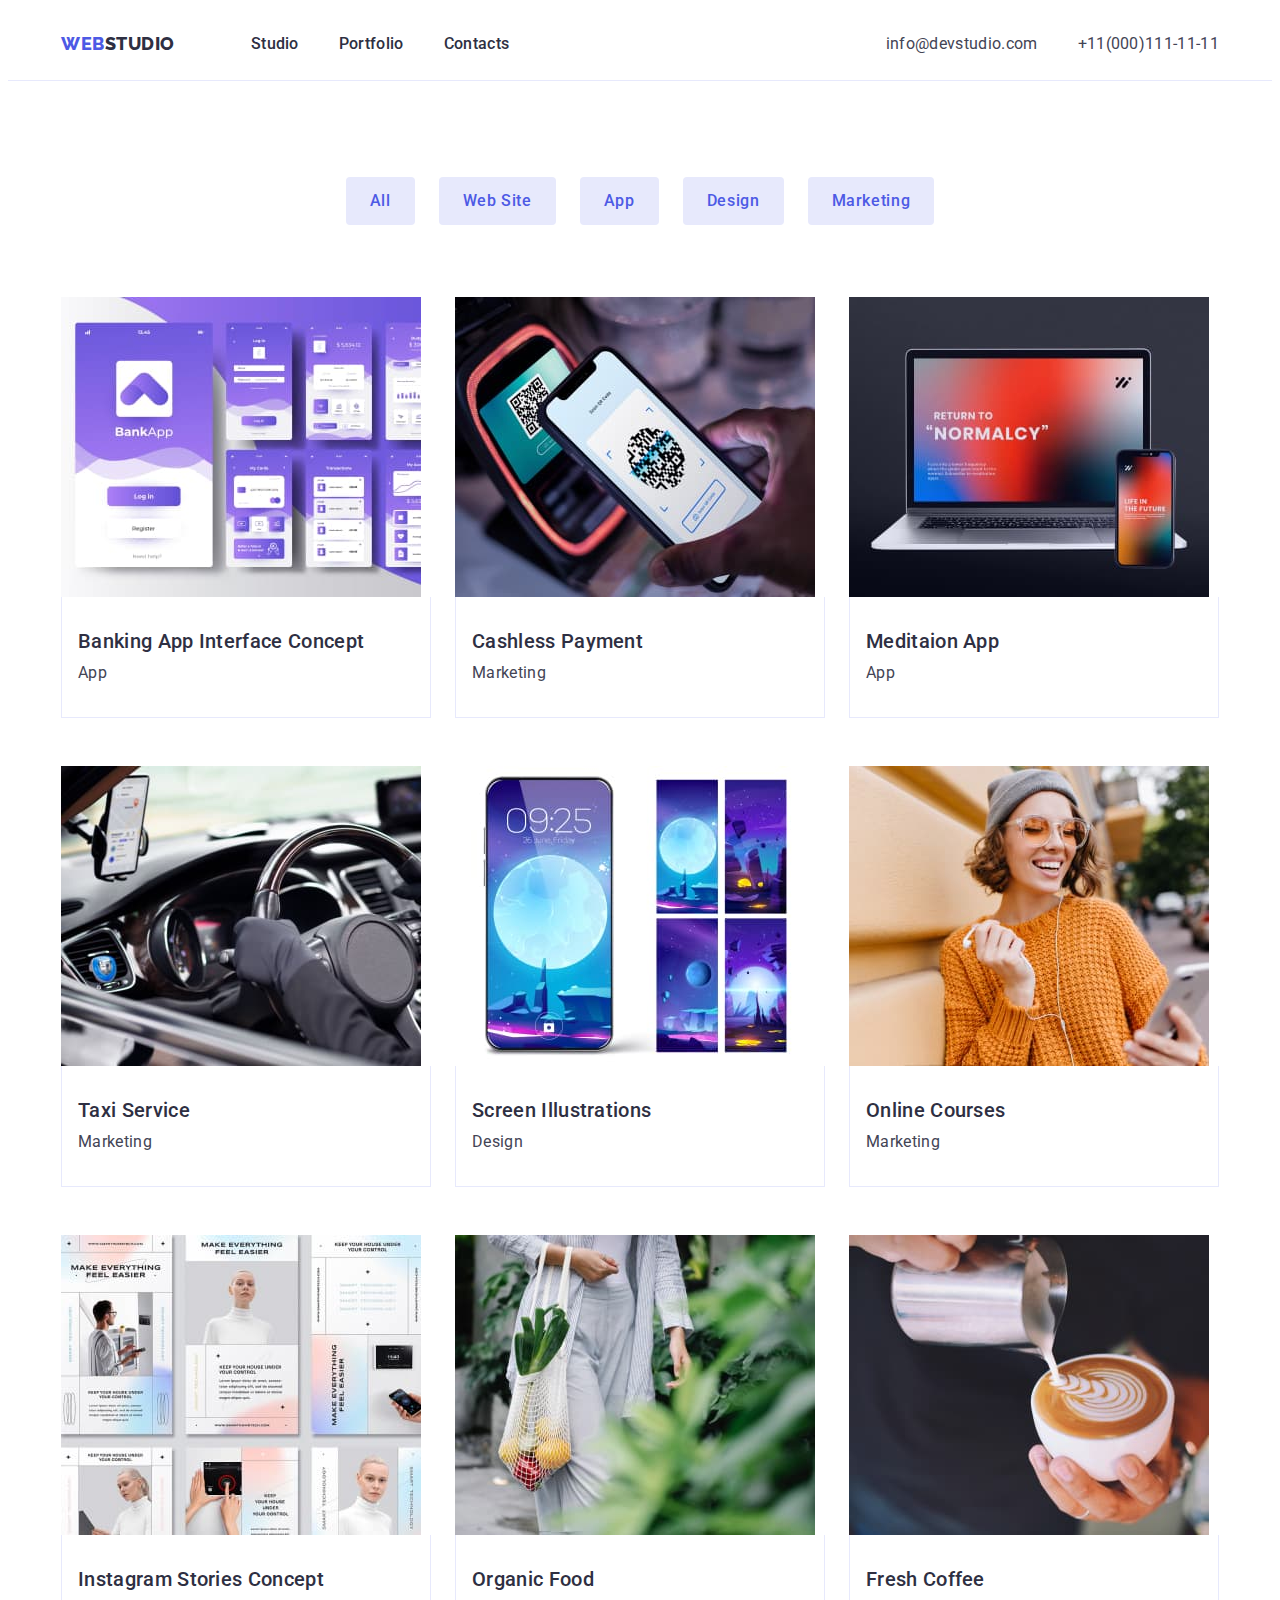
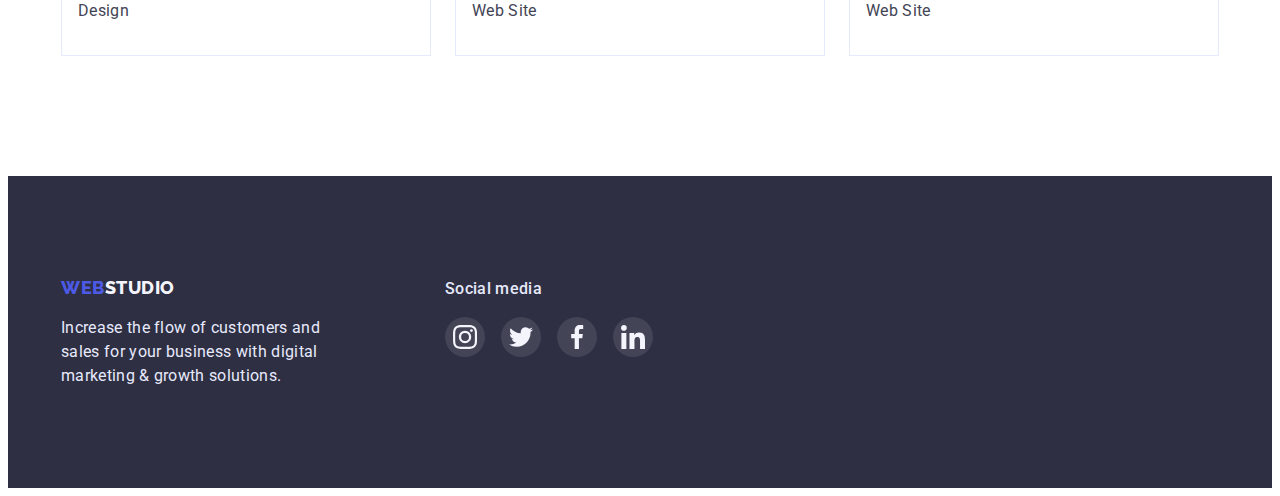
==== portfolio.html @ 5744e608 "Initial commit" ====
<!DOCTYPE html>
<html lang="en">

<head>
    <meta charset="UTF-8">
    <meta http-equiv="X-UA-Compatible" content="IE=edge">
    <meta name="viewport" content="width=device-width, initial-scale=1.0">
    <title>Portfolio</title>
    <link
        href="https://fonts.googleapis.com/css2?family=Raleway:wght@700&family=Roboto:wght@400;500;700;900&display=swap"
        rel="stylesheet">
    <link rel="stylesheet" href="https://cdnjs.cloudflare.com/ajax/libs/modern-normalize/1.1.0/modern-normalize.min.css"
        integrity="sha512-wpPYUAdjBVSE4KJnH1VR1HeZfpl1ub8YT/NKx4PuQ5NmX2tKuGu6U/JRp5y+Y8XG2tV+wKQpNHVUX03MfMFn9Q=="
        crossorigin="anonymous" referrerpolicy="no-referrer">
    <link rel="stylesheet" href="./css/styles.css">
</head>

<body>
    <header class="page-header">
        <div class="menu-nav container">
            <nav class="navigation">
                <a href="./index.html" class="logo"> web<span class="logo-studio">studio</span>
                </a>
                <ul class="navigation-list list">
                    <li class="item"><a href="./index.html" class="navigation-link">Studio</a></li>
                    <li class="item"><a href="./portfolio.html" class="navigation-link">Portfolio</a></li>
                    <li class="item"><a href="" class="navigation-link">Contacts</a></li>
                </ul>
            </nav>
            <address class="contacts">
                <ul class="contacts-list list">
                    <li class="item">
                        <a href="mailto:info@devstudio.com" class="contacts-link">info@devstudio.com</a>
                    </li>
                    <li class="item">
                        <a href="tel:+11(000)111-11-11" class="contacts-link">+11(000)111-11-11</a>
                    </li>
                </ul>
            </address>
        </div>
    </header>
    <section class="portfolio section especialy-padding">
        <div class="container">
            <ul class="portfolio-list list">
                <li class="item">
                    <button type="button" class="portfolio-button">All</button>
                </li>
                <li class="item">
                    <button type="button" class="portfolio-button">Web Site</button>
                </li>
                <li class="item">
                    <button type="button" class="portfolio-button">App</button>
                </li>
                <li class="item">
                    <button type="button" class="portfolio-button">Design</button>
                </li>
                <li class="item">
                    <button type="button" class="portfolio-button">Marketing</button>
                </li>
            </ul>
            <ul class="examples-list list">
                <li class="item">
                    <a class="examples-link" href="">
                        <img src="./images/banking-app.jpg" width="360" height="300" alt="banking App">
                        <div class="decoration-text">
                            <h2 class="examples-title">Banking App Interface Concept</h2>
                            <p class="examples-text">App</p>
                        </div>
                    </a>
                </li>
                <li class="item">
                    <a class="examples-link" href="">
                        <img src="./images/cashless-payment-marketing.jpg" width="360" height="300"
                            alt="cashless Payment">
                        <div class="decoration-text">
                            <h2 class="examples-title">Cashless Payment</h2>
                            <p class="examples-text">Marketing</p>
                        </div>
                    </a>
                </li>
                <li class="item">
                    <a class="examples-link" href="">
                        <img src="./images/meditaion-app.jpg" width="360" height="300" alt="Meditaion App">
                        <div class="decoration-text">
                            <h2 class="examples-title">Meditaion App</h2>
                            <p class="examples-text">App</p>
                        </div>
                    </a>
                </li>
                <li class="item">
                    <a class="examples-link" href="">
                        <img src="./images/taxi-service-marketing.jpg" width="360" height="300" alt="Taxi Service">
                        <div class="decoration-text">
                            <h2 class="examples-title">Taxi Service</h2>
                            <p class="examples-text">Marketing</p>
                        </div>
                    </a>
                </li>
                <li class="item">
                    <a class="examples-link" href="">
                        <img src="./images/screen-illustrations-design.jpg" width="360" height="300"
                            alt="Screen Illustrations">
                        <div class="decoration-text">
                            <h2 class="examples-title">Screen Illustrations</h2>
                            <p class="examples-text">Design</p>
                        </div>
                    </a>
                </li>
                <li class="item">
                    <a class="examples-link" href="">
                        <img src="./images/online-courses-narketing.jpg" width="360" height="300" alt="Online Courses">
                        <div class="decoration-text">
                            <h2 class="examples-title">Online Courses</h2>
                            <p class="examples-text">Marketing</p>
                        </div>
                    </a>
                </li>
                <li class="item">
                    <a class="examples-link" href="">
                        <img src="./images/instagram-stories-design.jpg" width="360" height="300"
                            alt="Instagram Stories Concept">
                        <div class="decoration-text">
                            <h2 class="examples-title">Instagram Stories Concept</h2>
                            <p class="examples-text">Design</p>
                        </div>
                    </a>
                </li>
                <li class="item">
                    <a class="examples-link" href="">
                        <img src="./images/organic-food-web-site.jpg" width="360" height="300" alt="Organic Food">
                        <div class="decoration-text">
                            <h2 class="examples-title">Organic Food</h2>
                            <p class="examples-text">Web Site</p>
                        </div>
                    </a>
                </li>
                <li class="item">
                    <a class="examples-link" href="">
                        <img src="./images/fresh-coffee-web-site.jpg" width="360" height="300" alt="Fresh Coffee">
                        <div class="decoration-text">
                            <h2 class="examples-title">Fresh Coffee</h2>
                            <p class="examples-text">Web Site</p>
                        </div>
                    </a>
                </li>
            </ul>
        </div>
    </section>
    <footer class="about">
        <div class="container footer-decoration">
            <div>
                <a href="./index.html" class="logo">web<span class="logo-studio-footer">studio</span>
                </a>
                <p class="about-text">
                    Increase the flow of customers and sales for your business with
                    digital marketing & growth solutions.
                </p>
            </div>
            <div class="massehger-footer">
                <p class="social">Social media</p>
                <ul class="media-footer list">
                    <li class="item">
                        <a class="massendger-link-footer" href="">
                            <svg class="icon-massendger-footer">
                                <use href="./images/split.svg#icon-instagram"></use>
                            </svg>
                        </a>
                    </li>
                    <li class="item">
                        <a class="massendger-link-footer" href="">
                            <svg class="icon-massendger-footer">
                                <use href="./images/split.svg#icon-twitter"></use>
                            </svg>
                        </a>
                    </li>
                    <li class="item">
                        <a class="massendger-link-footer" href="">
                            <svg class="icon-massendger-footer">
                                <use href="./images/split.svg#icon-facebook"></use>
                            </svg>
                        </a>
                    </li>
                    <li class="item">
                        <a class="massendger-link-footer" href="">
                            <svg class="icon-massendger-footer">
                                <use href="./images/split.svg#icon-linkedin"></use>
                            </svg>
                        </a>
                    </li>
                </ul>
            </div>
        </div>
    </footer>
</body>

</html>
---- css/styles.css ----
:root {
    --primary-text-color: #434455;
    --secondary-text-color: #2E2F42;
    --background-color: #ffffff;
    --change-color-link: #4D5AE5;
    --change-color-button: #404BBF;
    --secondary-background-color: #F4F4FD;
    --third-text-color: #E7E9FC;
    --light-slate: #8E8F99;
    --green-color: #31D0AA;
}

body {
    color: var(--primary-text-color);
    background-color: var(--background-color);
    font-family: 'Roboto', sans-serif;
    letter-spacing: 0.02em;
}

h1,
h2,
h3 {
    margin: 0px;
    padding: 0px;
}

.list {
    list-style-type: none;
    padding: 0;
    margin: 0;
}

.section {
    padding-top: 120px;
    padding-bottom: 120px;
}

.section-no-padding {
    padding-top: 0px;
}

.especialy-padding {
    padding-top: 96px;
}

.container {
    margin-left: auto;
    margin-right: auto;
    width: 1158px;
    padding-left: 15px;
    padding-right: 15px;
    /* outline: 3px solid tomato; */
}

/* Хедер */
.menu-nav {
    display: flex;
    align-items: center;
    padding-top: 24px;
    padding-bottom: 24px;
}

.page-header {
    border-bottom: 1px solid var(--third-text-color);
}

/* Навигация */
.navigation {
    display: flex;
}

.navigation-link {
    color: var(--secondary-text-color);
    font-weight: 500;
    font-size: 16px;
    line-height: 1.5;
    text-decoration: none;
    padding-top: 15px;
    padding-bottom: 15px;
}

.navigation-link:hover,
.navigation-link:focus {
    color: var(--change-color-link);
}

.navigation-list {
    display: flex;
    margin-left: 76px;
}

.navigation-list .item:not(:last-child) {
    margin-right: 40px;
}

/* Контакты навигации */
.contacts {
    margin-left: auto;
}

.contacts-list {
    display: flex;
}

.contacts-list .item:not(:first-child) {
    margin-left: 40px;
}

.contacts-link {
    color: var(--primary-text-color);
    font-size: 16px;
    line-height: 1.5;
    text-decoration: none;
    font-style: normal;
}

.contacts-link:hover,
.contacts-link:focus {
    color: var(--change-color-link);
}

/* Секция hero */

.hero-title {
    margin-bottom: 48px;
    margin-left: auto;
    margin-right: auto;
    color: var(--background-color);
    font-size: 56px;
    line-height: 1.07;
    text-align: center;
    width: 494px;
}

.hero-button {
    border-color: var(--change-color-link);
    display: block;
    margin-left: auto;
    margin-right: auto;
    background-color: var(--change-color-link);
    color: var(--background-color);
    cursor: pointer;
    font-size: 16px;
    line-height: 1.5;
    font-family: 'Roboto', sans-serif;
    font-weight: 500;
    letter-spacing: 0.04em;
    border-radius: 4px;
    box-shadow: 0px 4px 4px rgba(0, 0, 0, 0.15);
    padding: 16px 32px;
}

.hero-button:hover,
.hero-button:focus {
    background-color: var(--change-color-button);
    border-color: var(--change-color-button);
}

.overlya {
    background-color: var(--secondary-text-color);
    padding-top: 188px;
    padding-bottom: 188px;
    max-width: 1440px;
    height: 600px;
    margin-left: auto;
    margin-right: auto;
    background-image: linear-gradient(rgba(46, 47, 66, 0.7),
            rgba(46, 47, 66, 0.7)),
        url("../images/background-hero.jpg")
}

/* Секция слоган */
.slogan-list-title {
    color: var(--secondary-text-color);
    font-weight: 500;
    font-size: 20px;
    line-height: 1.2;
    margin-top: 0px;
    margin-bottom: 8px;
}

.slogan-text {
    font-size: 16px;
    line-height: 1.5;
    margin: 0px;
}

.slogan-list {
    display: flex;
    column-gap: 24px;
}

.icon {
    display: flex;
    justify-content: center;
    align-items: center;
    background-color: var(--secondary-background-color);
    margin-bottom: 8px;
    border-radius: 4px;
    width: 264px;
    height: 112px;
   }

.icon-decoration {
    width: 64px;
    height: 64px;
}

/* Секция примеры работ */
.works-list {
    display: flex;
    column-gap: 24px;
}

.works-title {
    color: var(--secondary-text-color);
    font-size: 36px;
    line-height: 1.11;
    text-align: center;
    margin-top: 0px;
    margin-bottom: 72px;
}

.works-list>.item>img {
    border: 1px solid var(--third-text-color);
}

/* Секция наша команда */

.team {
    margin-right: auto;
    margin-left: auto;
    padding-top: 120px;
    background-color: var(--secondary-background-color);
    max-width: 1440px;
    height: 770px;
}

.team-list {
    display: flex;
    column-gap: 24px;
}

.team-title {
    color: var(--secondary-text-color);
    font-size: 36px;
    line-height: 1.11;
    text-align: center;
    margin-top: 0px;
    margin-bottom: 72px;
}

.team-list-title {
    color: var(--secondary-text-color);
    font-weight: 500;
    font-size: 20px;
    line-height: 1.2;
    margin-bottom: 8px;
    text-align: center;
}

.team-list-text {
    font-size: 16px;
    line-height: 1.5;
    margin-top: 0px;
    margin-bottom: 8px;
    text-align: center;
}

.team-massenger {
    display: flex;
    column-gap: 24px;
    justify-content: center;
    align-items: center;
}

.massendger-link {
    display: flex;
    justify-content: center;
    align-items: center;
    width: 40px;
    height: 40px;
    border-radius: 50%;
    background-color: var(--change-color-link); 
}

.massendger-link:hover,
.massendger-link:focus {
    background-color: var(--change-color-button);
}

.icon-massendger {
    width: 16px;
    height: 16px;
}

.team-decoration {
    border-left: 1px solid var(--third-text-color);
    border-right: 1px solid var(--third-text-color);
    border-bottom: 1px solid var(--third-text-color);
    box-shadow: 0px 1px 6px rgba(46, 47, 66, 0.08), 0px 1px 1px rgba(46, 47, 66, 0.16), 0px 2px 1px rgba(46, 47, 66, 0.08);
    border-radius: 0px 0px 4px 4px;
    background-color: var(--background-color);
    padding: 32px 0px;
    width: 264px;
}

.team-list>.item>img {
    display: block;
    max-width: 100%;
    height: auto;
}

/* Секция Клиенты */
.customers-list {
    display: flex;
    column-gap: 24px;
}

.customer-link {
    display: flex;
    justify-content: center;
    align-items: center;
    width: 168px;
    height: 88px;
    border: 1px solid var(--light-slate);
    border-radius: 4px;
    fill: var(--light-slate);
}

.customer-link:hover,
.customer-link:focus {
    border-color: var(--change-color-button);
    fill: var(--change-color-button);
}

.customers-decoration {
    width: 104px;
    height: 56px;
}

.customers-title {
    color: var(--secondary-text-color);
    font-size: 36px;
    line-height: 1.11;
    text-align: center;
    margin-top: 0px;
    margin-bottom: 72px;
}

/* Подвал */
.about {
    background-color: var(--secondary-text-color);
    padding-top: 100px;
    padding-bottom: 100px;
    padding-left: auto;
}

.about-text {
    color: var(--third-text-color);
    font-size: 16px;
    line-height: 1.5;
    margin-top: 16px;
    margin-bottom: 0px;
    margin-right: auto;
    width: 264px;
}

.footer-decoration {
    display: flex;
    align-items: baseline;
}

.massehger-footer {
    margin-left: 120px;
}

.media-footer {
    display: flex;
    column-gap: 16px;

}

.social {
    margin-bottom: 16px;
    margin-top: 0px;
    font-weight: 500;
    line-height: 1.5;
    color: var(--third-text-color);
    font-size: 16px;
}

.massendger-link-footer {
    display: flex;
    justify-content: center;
    align-items: center;
    width: 40px;
    height: 40px;
    border-radius: 50%;
    background-color: var(--primary-text-color);
}

.massendger-link-footer:hover,
.massendger-link-footer:focus {
    background-color: var(--green-color);
}

.icon-massendger-footer {
    width: 24px;
    height: 24px;
}

/* Портфолио-примеры работ */
.examples-list {
    display: flex;
    flex-wrap: wrap;
    column-gap: 24px;
    row-gap: 48px;
}

.examples-list img {
    display: block;
    max-width: 100%;
    height: auto;
}

.examples-list>.item {
    flex-basis: calc((100% - 48px) / 3);
}

.decoration-text {
    border-left: 1px solid var(--third-text-color);
    border-right: 1px solid var(--third-text-color);
    border-bottom: 1px solid var(--third-text-color);
    padding-top: 32px;
    padding-left: 16px;
    padding-bottom: 32px;
}

.examples-link {
    display: block;
    text-decoration: none;
    color: var(--primary-text-color);
}

.examples-link:hover {
       box-shadow: 0px 1px 6px rgba(46, 47, 66, 0.08), 0px 1px 1px rgba(46, 47, 66, 0.16), 0px 2px 1px rgba(46, 47, 66, 0.08);

}

.examples-title {
    color: var(--secondary-text-color);
    font-weight: 500;
    font-size: 20px;
    margin-bottom: 8px;
    line-height: 1.2;
}

.examples-text {
    font-size: 16px;
    line-height: 1.5;
    margin-top: 0px;
    margin-bottom: 0px;
    margin-right: 0px;
}



/* Кнопки (портфолио) */
.portfolio-list {
    display: flex;
    justify-content: center;
    margin-bottom: 72px;
    column-gap: 24px;
}

.portfolio-button {
    background-color: var(--third-text-color);
    color: var(--change-color-link);
    cursor: pointer;
    font-weight: 500;
    font-size: 16px;
    line-height: 1.5;
    font-family: 'Roboto', sans-serif;
    text-align: center;
    letter-spacing: 0.04em;
    border-radius: 4px;
    padding: 12px 24px;
    border-color: var(--third-text-color);
    border: 1px;
}

.portfolio-button:hover,
.portfolio-button:focus {
    background-color: var(--change-color-button);
    color: var(--background-color);
    box-shadow: 0px 4px 4px rgba(0, 0, 0, 0.25), 0px 2px 1px rgba(0, 0, 0, 0.08), 0px 2px 2px rgba(0, 0, 0, 0.12);
}

/* Логотип */
.logo {
    font-family: 'Raleway', sans-serif;
    font-weight: 800;
    font-size: 18px;
    line-height: 1.33;
    text-transform: uppercase;
    text-decoration: none;
    color: var(--change-color-link);
    letter-spacing: 0.03em
}

.logo-studio {
    color: var(--secondary-text-color);
}

.logo-studio-footer {
    color: var(--secondary-background-color);
}
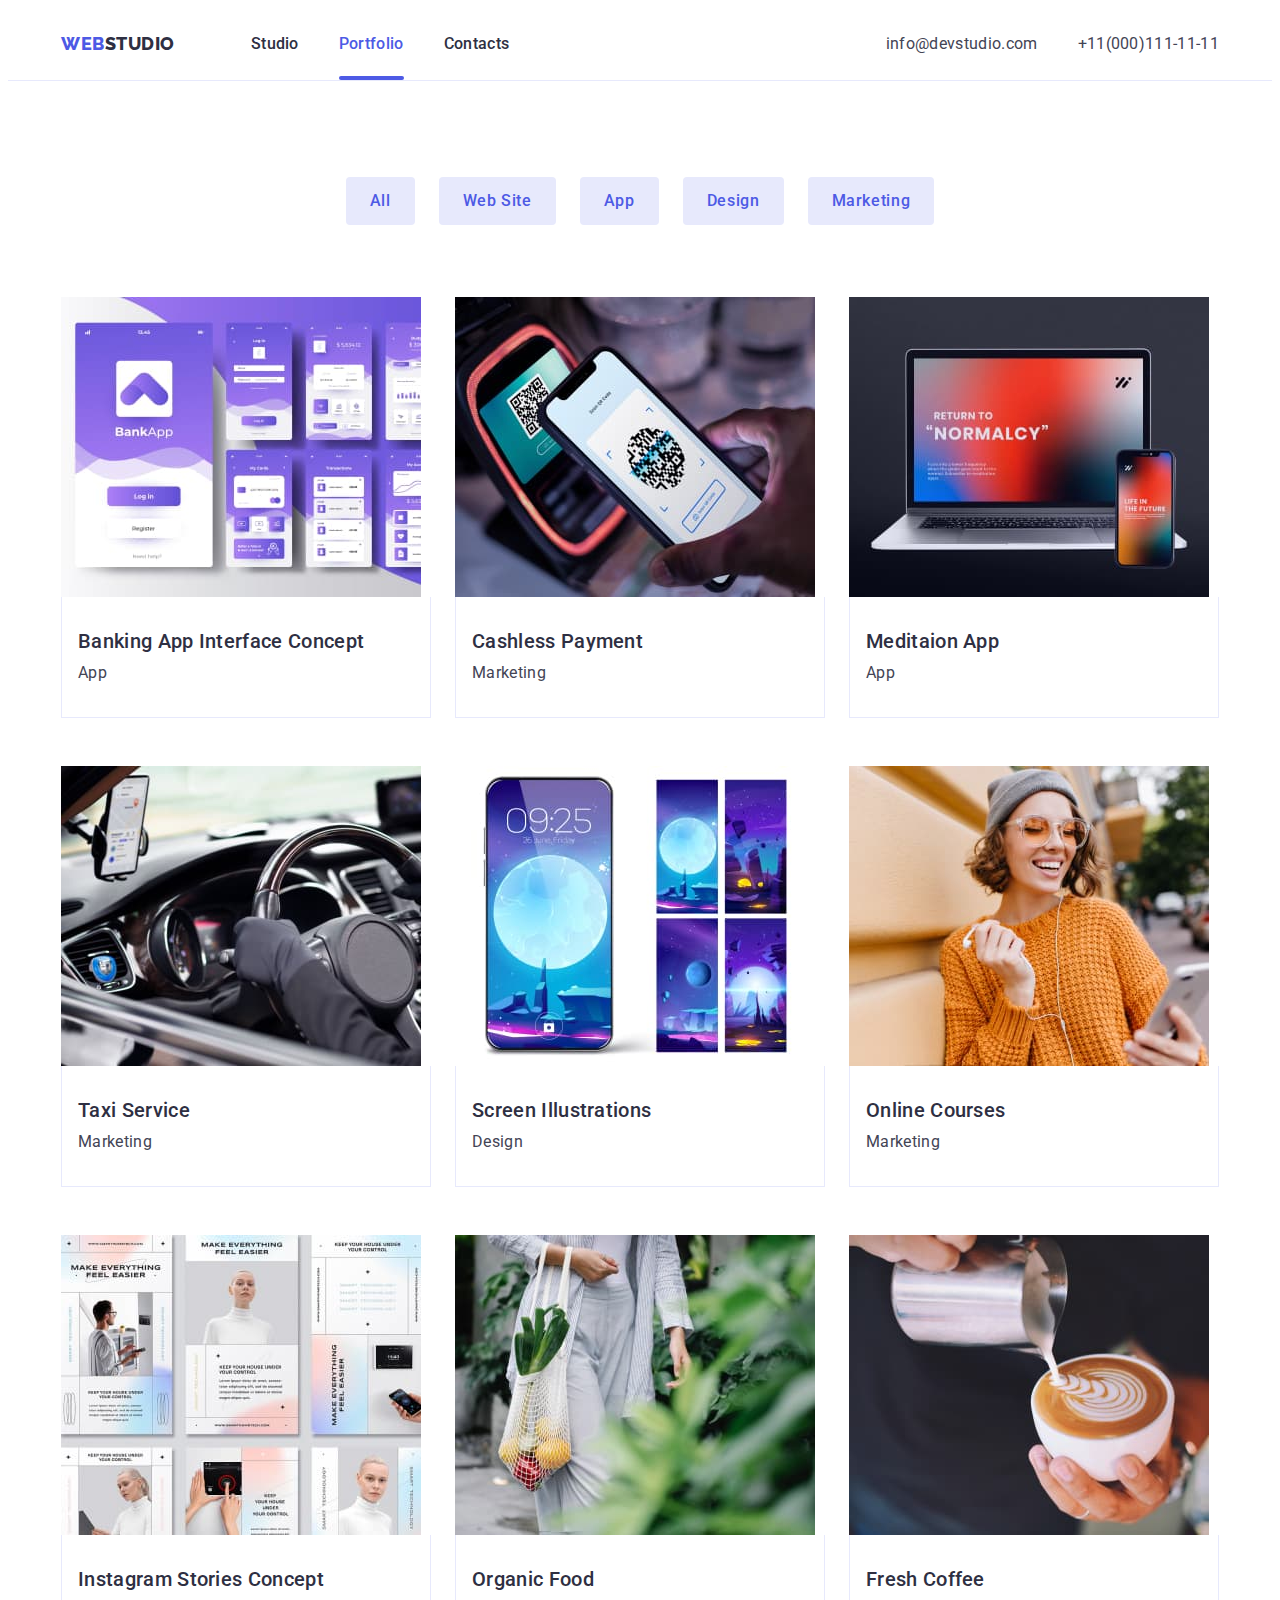
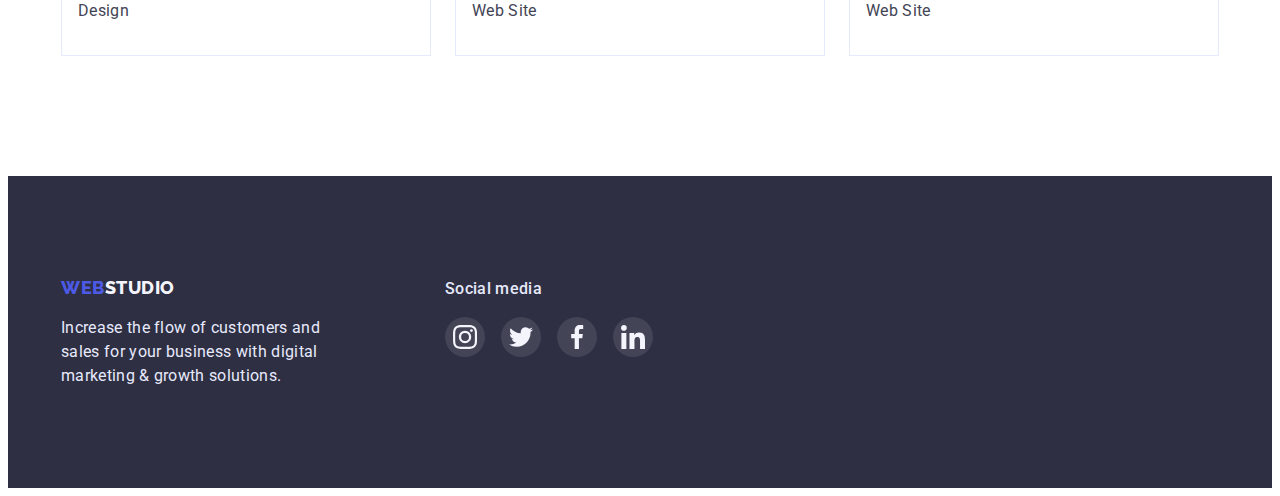
==== commit 382a4a19: "Оверлей для портфолио + кнопка на модалке" ====
--- a/portfolio.html
+++ b/portfolio.html
@@ -23,7 +23,7 @@
                 </a>
                 <ul class="navigation-list list">
                     <li class="item"><a href="./index.html" class="navigation-link">Studio</a></li>
-                    <li class="item"><a href="./portfolio.html" class="navigation-link">Portfolio</a></li>
+                    <li class="item"><a href="./portfolio.html" class="navigation-link active">Portfolio</a></li>
                     <li class="item"><a href="" class="navigation-link">Contacts</a></li>
                 </ul>
             </nav>
@@ -61,7 +61,14 @@
             <ul class="examples-list list">
                 <li class="item">
                     <a class="examples-link" href="">
-                        <img src="./images/banking-app.jpg" width="360" height="300" alt="banking App">
+                        <div class="examples-thumb">
+                            <img src="./images/banking-app.jpg" width="360" height="300" alt="banking App">
+                            <p class="overlay-thumb">
+                                14 Stylish and User-Friendly App Design Concepts · Task Manager App · Calorie Tracker
+                                App · Exotic Fruit Ecommerce App ·
+                                Cloud Storage App
+                            </p>
+                        </div>
                         <div class="decoration-text">
                             <h2 class="examples-title">Banking App Interface Concept</h2>
                             <p class="examples-text">App</p>
@@ -70,8 +77,15 @@
                 </li>
                 <li class="item">
                     <a class="examples-link" href="">
-                        <img src="./images/cashless-payment-marketing.jpg" width="360" height="300"
-                            alt="cashless Payment">
+                        <div class="examples-thumb">
+                            <img src="./images/cashless-payment-marketing.jpg" width="360" height="300"
+                                alt="cashless Payment">
+                            <p class="overlay-thumb">
+                                14 Stylish and User-Friendly App Design Concepts · Task Manager App · Calorie Tracker
+                                App · Exotic Fruit Ecommerce App ·
+                                Cloud Storage App
+                            </p>
+                        </div>
                         <div class="decoration-text">
                             <h2 class="examples-title">Cashless Payment</h2>
                             <p class="examples-text">Marketing</p>
@@ -80,7 +94,14 @@
                 </li>
                 <li class="item">
                     <a class="examples-link" href="">
-                        <img src="./images/meditaion-app.jpg" width="360" height="300" alt="Meditaion App">
+                        <div class="examples-thumb">
+                            <img src="./images/meditaion-app.jpg" width="360" height="300" alt="Meditaion App">
+                            <p class="overlay-thumb">
+                                14 Stylish and User-Friendly App Design Concepts · Task Manager App · Calorie Tracker
+                                App · Exotic Fruit Ecommerce App ·
+                                Cloud Storage App
+                            </p>
+                        </div>
                         <div class="decoration-text">
                             <h2 class="examples-title">Meditaion App</h2>
                             <p class="examples-text">App</p>
@@ -89,7 +110,14 @@
                 </li>
                 <li class="item">
                     <a class="examples-link" href="">
-                        <img src="./images/taxi-service-marketing.jpg" width="360" height="300" alt="Taxi Service">
+                        <div class="examples-thumb">
+                            <img src="./images/taxi-service-marketing.jpg" width="360" height="300" alt="Taxi Service">
+                            <p class="overlay-thumb">
+                                14 Stylish and User-Friendly App Design Concepts · Task Manager App · Calorie Tracker
+                                App · Exotic Fruit Ecommerce App ·
+                                Cloud Storage App
+                            </p>
+                        </div>
                         <div class="decoration-text">
                             <h2 class="examples-title">Taxi Service</h2>
                             <p class="examples-text">Marketing</p>
@@ -98,8 +126,15 @@
                 </li>
                 <li class="item">
                     <a class="examples-link" href="">
-                        <img src="./images/screen-illustrations-design.jpg" width="360" height="300"
-                            alt="Screen Illustrations">
+                        <div class="examples-thumb">
+                            <img src="./images/screen-illustrations-design.jpg" width="360" height="300"
+                                alt="Screen Illustrations">
+                            <p class="overlay-thumb">
+                                14 Stylish and User-Friendly App Design Concepts · Task Manager App · Calorie Tracker
+                                App · Exotic Fruit Ecommerce App ·
+                                Cloud Storage App
+                            </p>
+                        </div>
                         <div class="decoration-text">
                             <h2 class="examples-title">Screen Illustrations</h2>
                             <p class="examples-text">Design</p>
@@ -108,7 +143,15 @@
                 </li>
                 <li class="item">
                     <a class="examples-link" href="">
-                        <img src="./images/online-courses-narketing.jpg" width="360" height="300" alt="Online Courses">
+                        <div class="examples-thumb">
+                            <img src="./images/online-courses-narketing.jpg" width="360" height="300"
+                                alt="Online Courses">
+                            <p class="overlay-thumb">
+                                14 Stylish and User-Friendly App Design Concepts · Task Manager App · Calorie Tracker
+                                App · Exotic Fruit Ecommerce App ·
+                                Cloud Storage App
+                            </p>
+                        </div>
                         <div class="decoration-text">
                             <h2 class="examples-title">Online Courses</h2>
                             <p class="examples-text">Marketing</p>
@@ -117,8 +160,15 @@
                 </li>
                 <li class="item">
                     <a class="examples-link" href="">
-                        <img src="./images/instagram-stories-design.jpg" width="360" height="300"
-                            alt="Instagram Stories Concept">
+                        <div class="examples-thumb">
+                            <img src="./images/instagram-stories-design.jpg" width="360" height="300"
+                                alt="Instagram Stories Concept">
+                            <p class="overlay-thumb">
+                                14 Stylish and User-Friendly App Design Concepts · Task Manager App · Calorie Tracker
+                                App · Exotic Fruit Ecommerce App ·
+                                Cloud Storage App
+                            </p>
+                        </div>
                         <div class="decoration-text">
                             <h2 class="examples-title">Instagram Stories Concept</h2>
                             <p class="examples-text">Design</p>
@@ -127,7 +177,14 @@
                 </li>
                 <li class="item">
                     <a class="examples-link" href="">
-                        <img src="./images/organic-food-web-site.jpg" width="360" height="300" alt="Organic Food">
+                        <div class="examples-thumb">
+                            <img src="./images/organic-food-web-site.jpg" width="360" height="300" alt="Organic Food">
+                            <p class="overlay-thumb">
+                                14 Stylish and User-Friendly App Design Concepts · Task Manager App · Calorie Tracker
+                                App · Exotic Fruit Ecommerce App ·
+                                Cloud Storage App
+                            </p>
+                        </div>
                         <div class="decoration-text">
                             <h2 class="examples-title">Organic Food</h2>
                             <p class="examples-text">Web Site</p>
@@ -136,7 +193,14 @@
                 </li>
                 <li class="item">
                     <a class="examples-link" href="">
-                        <img src="./images/fresh-coffee-web-site.jpg" width="360" height="300" alt="Fresh Coffee">
+                        <div class="examples-thumb">
+                            <img src="./images/fresh-coffee-web-site.jpg" width="360" height="300" alt="Fresh Coffee">
+                            <p class="overlay-thumb">
+                                14 Stylish and User-Friendly App Design Concepts · Task Manager App · Calorie Tracker
+                                App · Exotic Fruit Ecommerce App ·
+                                Cloud Storage App
+                            </p>
+                        </div>
                         <div class="decoration-text">
                             <h2 class="examples-title">Fresh Coffee</h2>
                             <p class="examples-text">Web Site</p>
--- a/css/styles.css
+++ b/css/styles.css
@@ -69,14 +69,20 @@
     display: flex;
 }
 
+
 .navigation-link {
+    position: relative;
     color: var(--secondary-text-color);
     font-weight: 500;
     font-size: 16px;
     line-height: 1.5;
     text-decoration: none;
-    padding-top: 15px;
-    padding-bottom: 15px;
+    padding-top: 27px;
+    padding-bottom: 27px;
+
+    transition-property: color;
+    transition-duration: 250ms;
+    transition-timing-function: cubic-bezier(0.4, 0, 0.2, 1);
 }
 
 .navigation-link:hover,
@@ -84,6 +90,21 @@
     color: var(--change-color-link);
 }
 
+.navigation-link.active::after {
+    content: '';
+    position: absolute;
+    bottom: 0px;
+    display: block;
+    width: 100%;
+    height: 4px;
+    border-radius: 4px;
+    background-color: var(--change-color-link);
+}
+
+.active {
+    color: var(--change-color-link);
+}
+
 .navigation-list {
     display: flex;
     margin-left: 76px;
@@ -112,6 +133,10 @@
     line-height: 1.5;
     text-decoration: none;
     font-style: normal;
+
+    transition-property: color;
+    transition-duration: 250ms;
+    transition-timing-function: cubic-bezier(0.4, 0, 0.2, 1);
 }
 
 .contacts-link:hover,
@@ -148,6 +173,10 @@
     border-radius: 4px;
     box-shadow: 0px 4px 4px rgba(0, 0, 0, 0.15);
     padding: 16px 32px;
+
+    transition-property: background-color, border-color;
+    transition-duration: 250ms;
+    transition-timing-function: cubic-bezier(0.4, 0, 0.2, 1);
 }
 
 .hero-button:hover,
@@ -199,7 +228,7 @@
     border-radius: 4px;
     width: 264px;
     height: 112px;
-   }
+}
 
 .icon-decoration {
     width: 64px;
@@ -281,7 +310,11 @@
     width: 40px;
     height: 40px;
     border-radius: 50%;
-    background-color: var(--change-color-link); 
+    background-color: var(--change-color-link);
+
+    transition-property: background-color;
+    transition-duration: 250ms;
+    transition-timing-function: cubic-bezier(0.4, 0, 0.2, 1);
 }
 
 .massendger-link:hover,
@@ -326,6 +359,10 @@
     border: 1px solid var(--light-slate);
     border-radius: 4px;
     fill: var(--light-slate);
+
+    transition-property: border-color, fill;
+    transition-duration: 250ms;
+    transition-timing-function: cubic-bezier(0.4, 0, 0.2, 1);
 }
 
 .customer-link:hover,
@@ -398,6 +435,10 @@
     height: 40px;
     border-radius: 50%;
     background-color: var(--primary-text-color);
+
+    transition-property: background-color;
+    transition-duration: 250ms;
+    transition-timing-function: cubic-bezier(0.4, 0, 0.2, 1);
 }
 
 .massendger-link-footer:hover,
@@ -441,11 +482,47 @@
     display: block;
     text-decoration: none;
     color: var(--primary-text-color);
-}
-
-.examples-link:hover {
-       box-shadow: 0px 1px 6px rgba(46, 47, 66, 0.08), 0px 1px 1px rgba(46, 47, 66, 0.16), 0px 2px 1px rgba(46, 47, 66, 0.08);
-
+
+    transition-property: box-shadow;
+    transition-duration: 250ms;
+    transition-timing-function: cubic-bezier(0.4, 0, 0.2, 1);
+    /* transition: background-color 250ms cubic-bezier(0.4, 0, 0.2, 1) 1000ms; */
+}
+
+.examples-link:hover,
+.examples-link:focus {
+    box-shadow: 0px 1px 6px rgba(46, 47, 66, 0.08), 0px 1px 1px rgba(46, 47, 66, 0.16), 0px 2px 1px rgba(46, 47, 66, 0.08);
+}
+
+.examples-thumb {
+    position: relative;
+    overflow: hidden;
+}
+
+.overlay-thumb {
+    position: absolute;
+    top: 0;
+    left: 0;
+    width: 100%;
+    height: 100%;
+    background-color: rgba(77, 90, 229, 0.95);
+    color: #ffffff;
+    font-size: 16px;
+    letter-spacing: 1.5;
+    padding-left: 32px;
+    padding-right: 32px;
+    padding-top: 40px;
+    margin: 0;
+    overflow: auto;
+    transform: translate(0, 100%);
+    transition-property: transform;
+    transition-duration: 250ms;
+    transition-timing-function: cubic-bezier(0.4, 0, 0.2, 1);
+}
+
+.examples-link:hover .overlay-thumb,
+.examples-link:focus .overlay-thumb {
+    transform: translate(0,0);
 }
 
 .examples-title {
@@ -463,8 +540,6 @@
     margin-bottom: 0px;
     margin-right: 0px;
 }
-
-
 
 /* Кнопки (портфолио) */
 .portfolio-list {
@@ -488,6 +563,10 @@
     padding: 12px 24px;
     border-color: var(--third-text-color);
     border: 1px;
+
+    transition-property: background-color, color, box-shadow;
+    transition-duration: 250ms;
+    transition-timing-function: cubic-bezier(0.4, 0, 0.2, 1);
 }
 
 .portfolio-button:hover,
@@ -516,3 +595,55 @@
 .logo-studio-footer {
     color: var(--secondary-background-color);
 }
+
+/* Модальное окно */
+.backdrop {
+    position: fixed;
+    display: flex;
+    top: 0px;
+    right: 0px;
+    width: 100%;
+    height: 100%;
+    background-color: rgba(46, 47, 66, 0.4);
+
+    transition-property: opacity;
+    transition-duration: 250ms;
+    transition-timing-function: cubic-bezier(0.4, 0, 0.2, 1);
+}
+
+.backdrop.is-hidden {
+    opacity: 0;
+    pointer-events: none;
+}
+
+.backdrop.is-hidden .modal {
+    transform: translate(-50%, -50%) scale(0.7)
+}
+
+.modal {
+    position: absolute;
+    top: 50%;
+    left: 50%;
+    transform: translate(-50%, -50%) scale(1);
+    transition-property: transform;
+    transition-duration: 250ms;
+    transition-timing-function: cubic-bezier(0.4, 0, 0.2, 1);
+    width: 408px;
+    height: 576px;
+    background-color: var(--background-color);
+}
+
+.btn {
+    display: flex;
+    position: absolute;
+    width: 24px;
+    height: 24px;
+    top: 24px;
+    right: 24px;
+    border-radius: 50%;
+    background: #E7E9FC;
+    border: 1px solid rgba(0, 0, 0, 0.1);
+    cursor: pointer;
+    justify-content: center;
+    align-items: center;
+ }